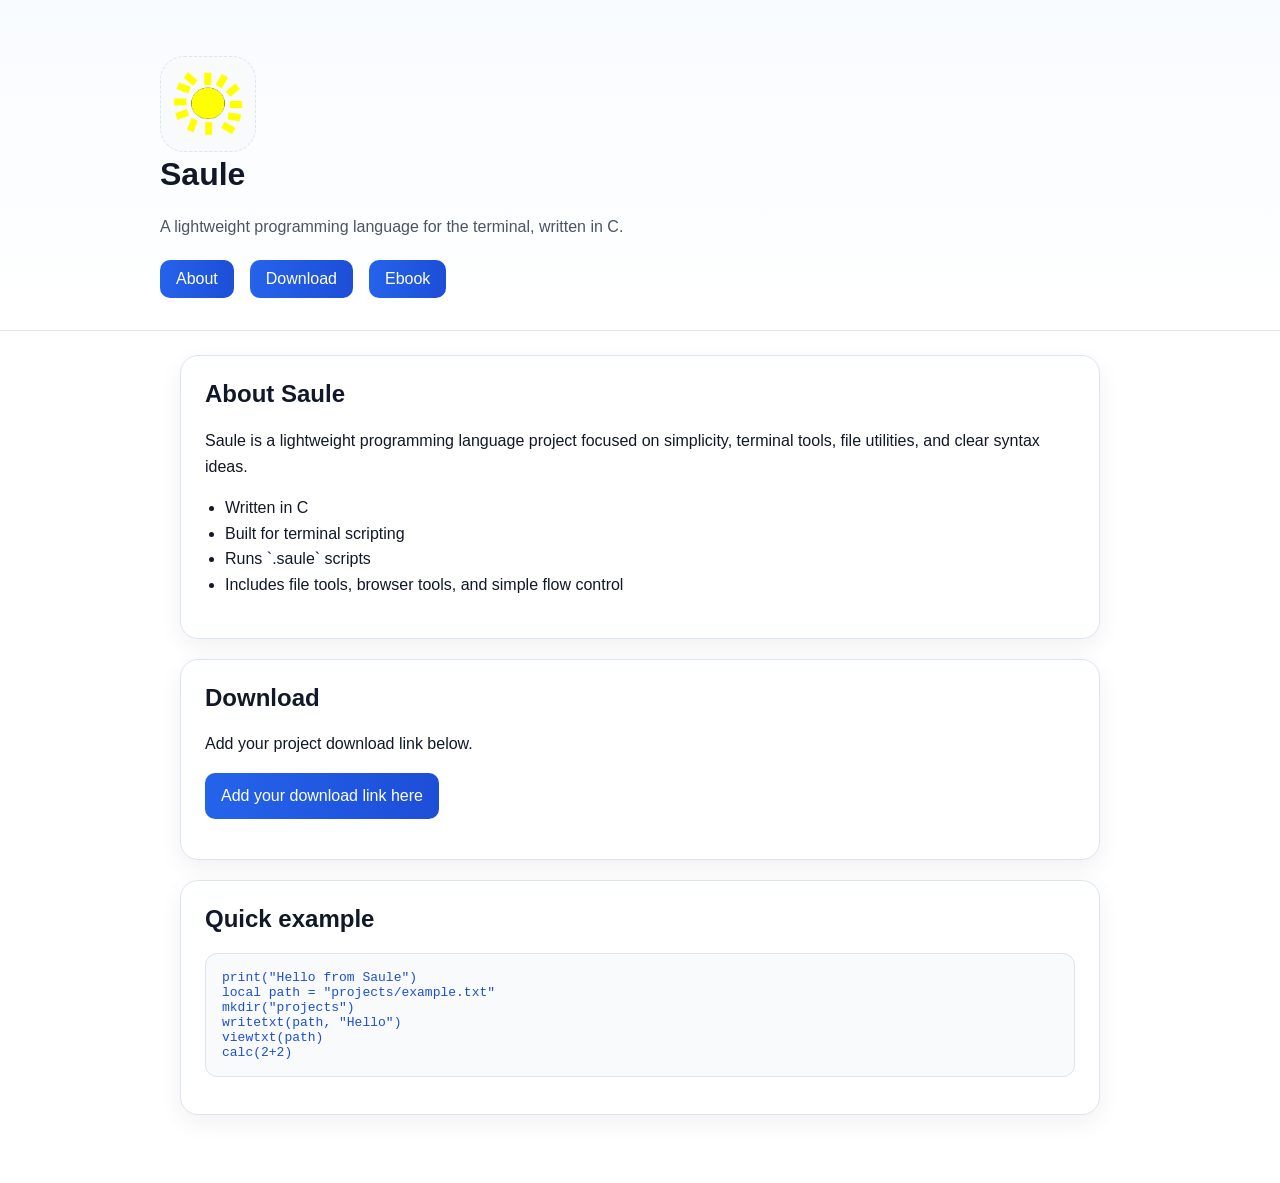
==== index.html @ e7e064c0 "Add files via upload" ====
<!DOCTYPE html>
<html lang="en">
<head>
  <meta charset="UTF-8">
  <meta name="viewport" content="width=device-width, initial-scale=1.0">
  <title>Saule Language</title>
  <link rel="stylesheet" href="style.css">
</head>
<body>
  <header class="hero">
    <div class="hero-inner">
      <img src="images/saule-logo.png" alt="Saule logo" class="logo">
      <h1>Saule</h1>
      <p class="subtitle">A lightweight programming language for the terminal, written in C.</p>
      <nav>
        <a href="#about">About</a>
        <a href="#download">Download</a>
        <a href="ebook.html">Ebook</a>
      </nav>
    </div>
  </header>

  <main class="container">
    <section id="about" class="card">
      <h2>About Saule</h2>
      <p>Saule is a lightweight programming language project focused on simplicity, terminal tools, file utilities, and clear syntax ideas.</p>
      <ul>
        <li>Written in C</li>
        <li>Built for terminal scripting</li>
        <li>Runs `.saule` scripts</li>
        <li>Includes file tools, browser tools, and simple flow control</li>
      </ul>
    </section>

    <section id="download" class="card">
      <h2>Download</h2>
      <p>Add your project download link below.</p>
      <p><a class="button" href="#">Add your download link here</a></p>
    </section>

    <section class="card">
      <h2>Quick example</h2>
<pre><code>print("Hello from Saule")
local path = "projects/example.txt"
mkdir("projects")
writetxt(path, "Hello")
viewtxt(path)
calc(2+2)</code></pre>
    </section>
  </main>
</body>
</html>
---- style.css ----
:root {
  --bg: #ffffff;
  --panel: #ffffff;
  --card: #ffffff;
  --text: #111827;
  --muted: #4b5563;
  --accent: #2563eb;
  --accent-2: #1d4ed8;
  --border: #dbe4f0;
  --soft: #f8fafc;
}

* {
  box-sizing: border-box;
}

body {
  margin: 0;
  font-family: Arial, sans-serif;
  background: var(--bg);
  color: var(--text);
}

.hero {
  padding: 56px 20px 32px;
  border-bottom: 1px solid var(--border);
  background: linear-gradient(180deg, #f8fbff, #ffffff);
}

.hero-inner,
.container {
  max-width: 960px;
  margin: 0 auto;
}

.logo {
  width: 96px;
  height: 96px;
  object-fit: contain;
  border-radius: 24px;
  background: var(--soft);
  padding: 12px;
  border: 1px dashed var(--border);
}

h1, h2 {
  margin-top: 0;
}

.subtitle {
  color: var(--muted);
  max-width: 720px;
}

nav {
  display: flex;
  gap: 16px;
  flex-wrap: wrap;
  margin-top: 20px;
}

nav a,
.button {
  color: white;
  text-decoration: none;
  background: linear-gradient(90deg, var(--accent), var(--accent-2));
  padding: 10px 16px;
  border-radius: 10px;
  display: inline-block;
}

.container {
  padding: 24px 20px 48px;
}

.card {
  background: var(--card);
  border: 1px solid var(--border);
  border-radius: 18px;
  padding: 24px;
  margin-bottom: 20px;
  box-shadow: 0 8px 24px rgba(15, 23, 42, 0.06);
}

pre {
  overflow-x: auto;
  background: var(--soft);
  border: 1px solid var(--border);
  border-radius: 12px;
  padding: 16px;
}

code {
  color: #1d4ed8;
}

ul {
  padding-left: 20px;
}

p, li {
  line-height: 1.6;
}
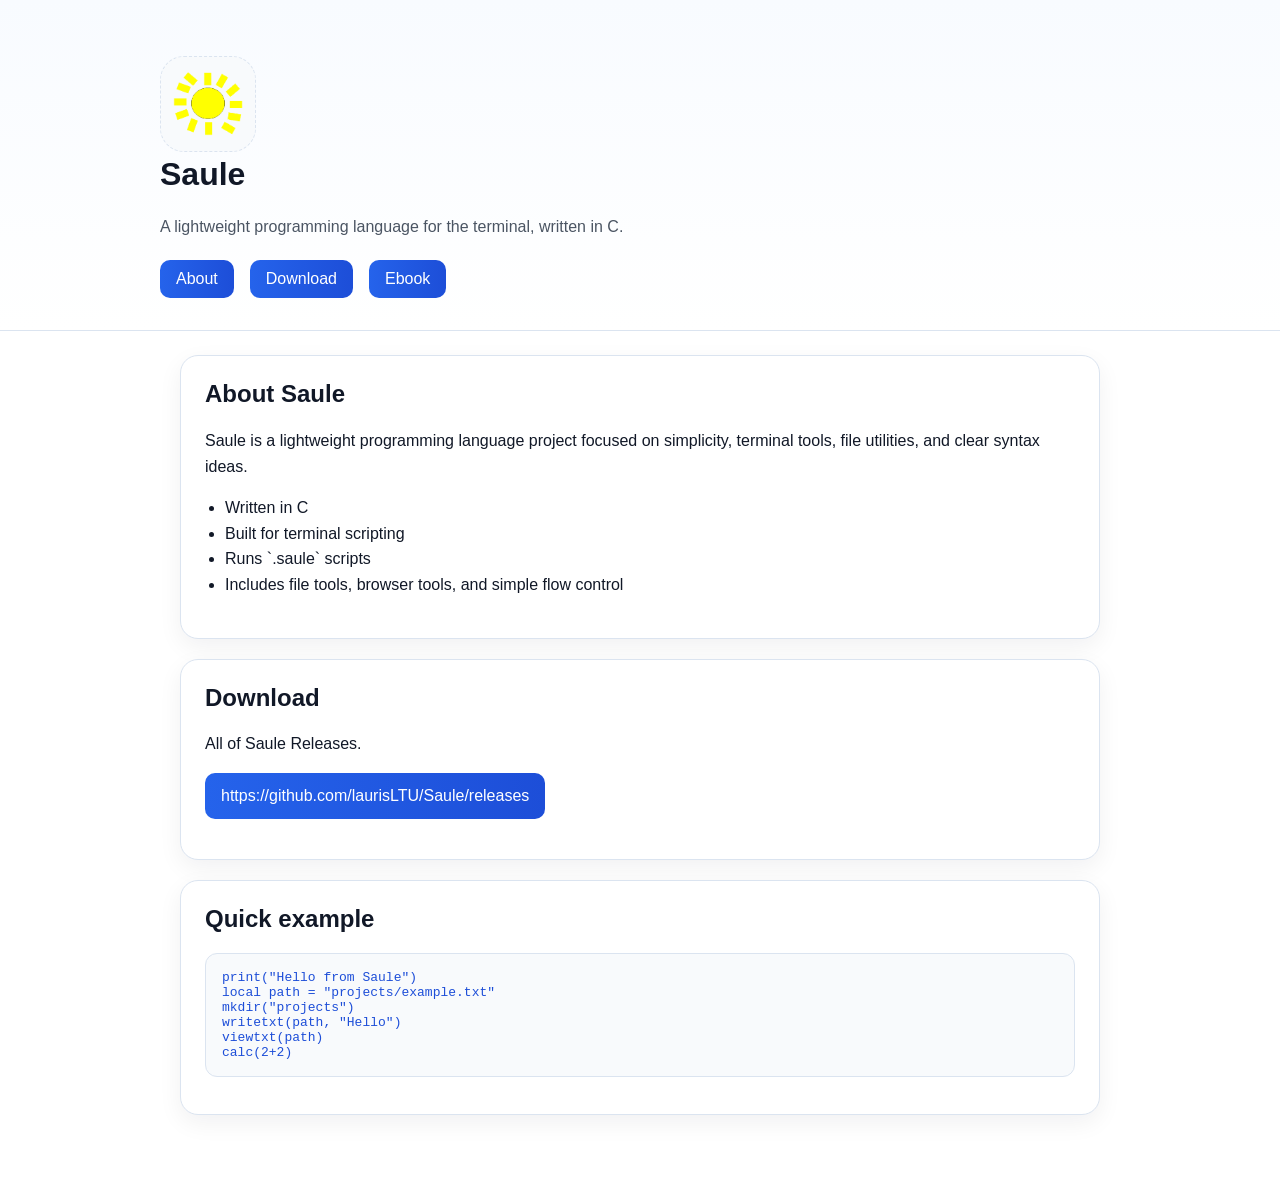
==== commit 447aa9c4: "Update download section with release link" ====
--- a/index.html
+++ b/index.html
@@ -34,8 +34,8 @@
 
     <section id="download" class="card">
       <h2>Download</h2>
-      <p>Add your project download link below.</p>
-      <p><a class="button" href="#">Add your download link here</a></p>
+      <p>All of Saule Releases.</p>
+      <p><a class="button" href="#">https://github.com/laurisLTU/Saule/releases</a></p>
     </section>
 
     <section class="card">
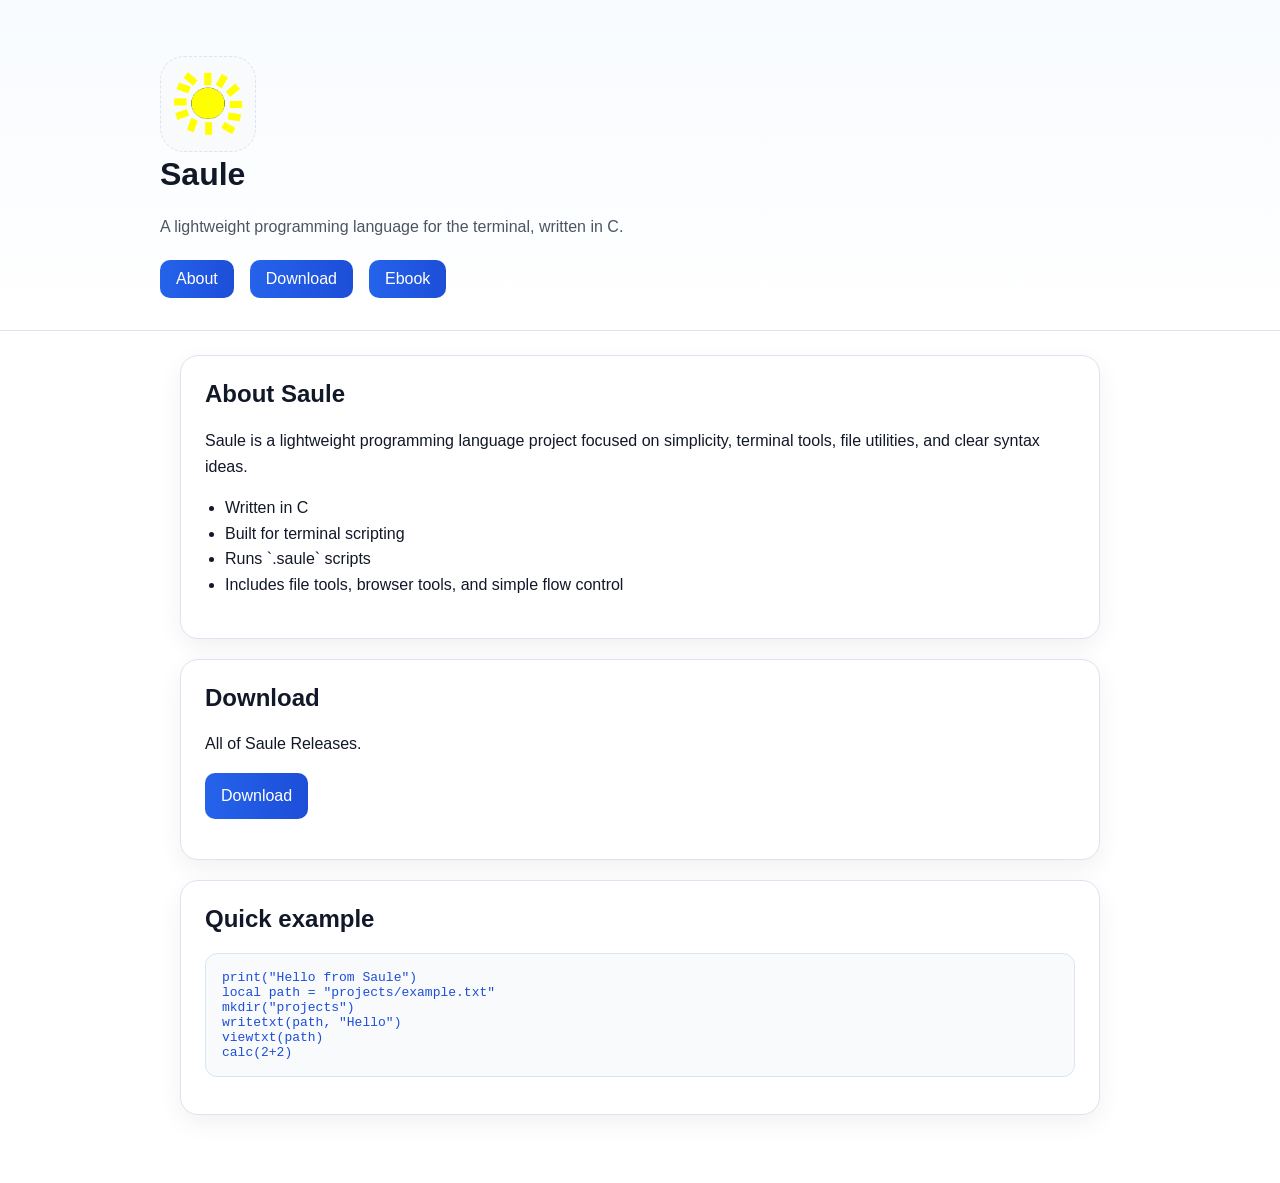
==== commit 25d308d3: "Update download link text in index.html" ====
--- a/index.html
+++ b/index.html
@@ -35,7 +35,7 @@
     <section id="download" class="card">
       <h2>Download</h2>
       <p>All of Saule Releases.</p>
-      <p><a class="button" href="#">https://github.com/laurisLTU/Saule/releases</a></p>
+      <p><a class="button" href="https://github.com/laurisLTU/Saule/releases">Download</a></p>
     </section>
 
     <section class="card">
